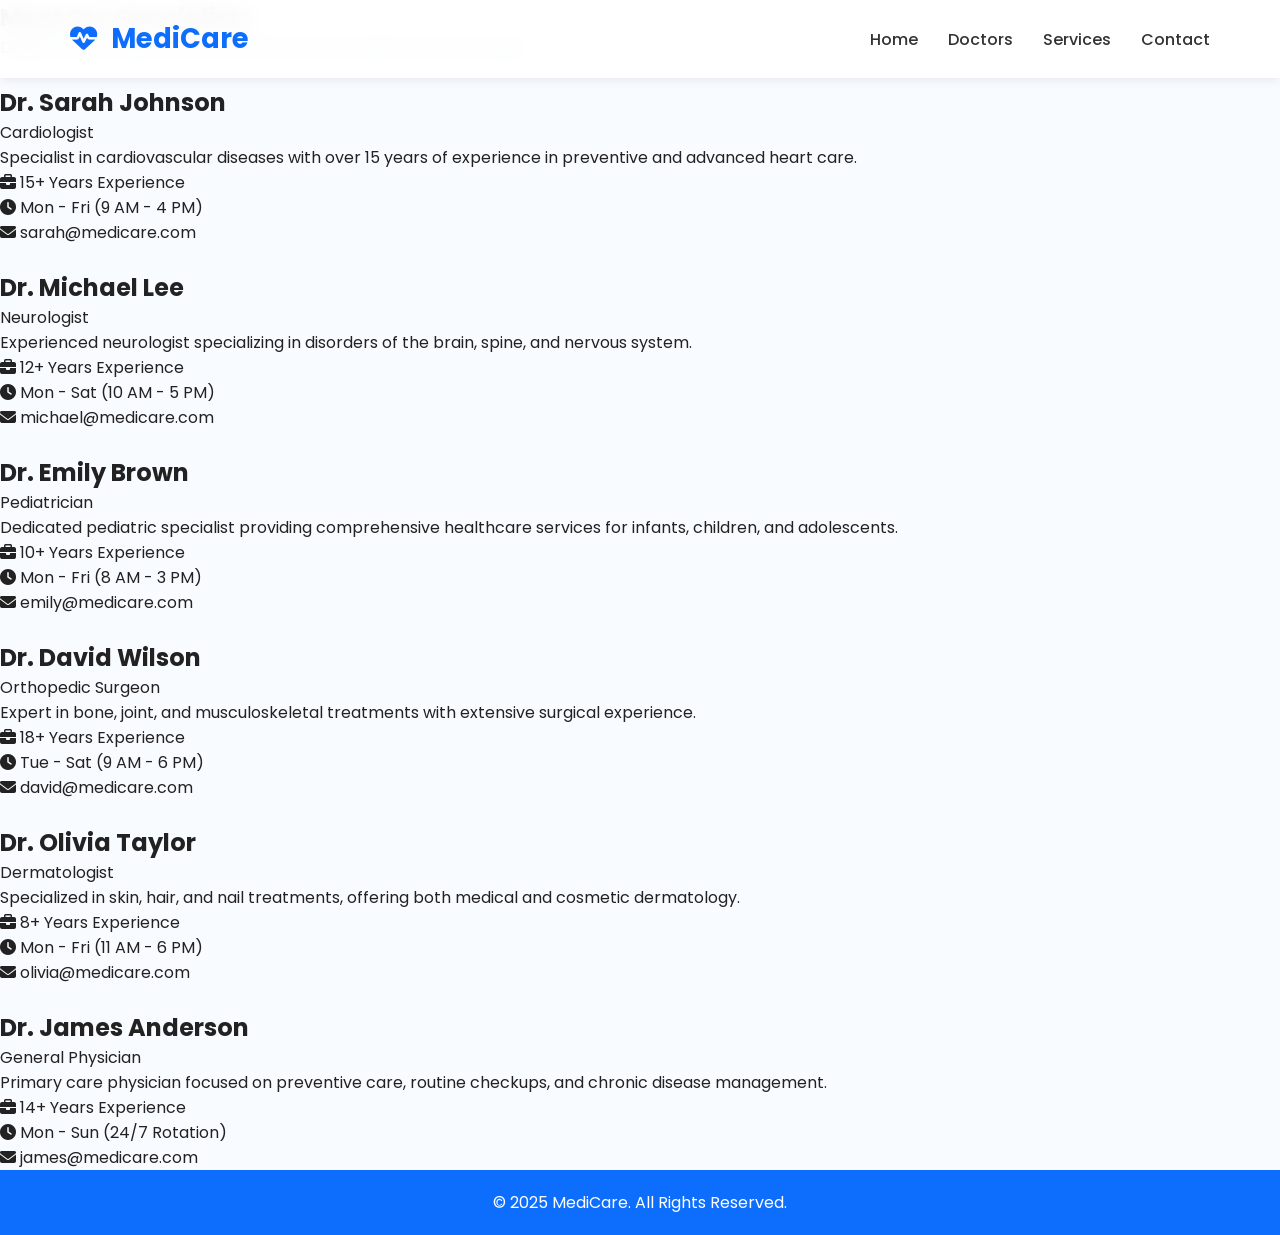
==== doctors.html @ 50212ac1 "feat: added doctors page" ====
<!DOCTYPE html>
<html lang="en">
<head>
    <meta charset="UTF-8">
    <meta name="viewport" content="width=device-width, initial-scale=1.0">
    <title>Our Doctors | MediCare</title>

    <link rel="stylesheet" href="css/style.css">

    <link href="https://cdnjs.cloudflare.com/ajax/libs/font-awesome/6.5.1/css/all.min.css" rel="stylesheet">
</head>
<body>

<header>
    <nav class="navbar">
        <div class="logo">
            <i class="fa-solid fa-heart-pulse"></i>
            MediCare
        </div>

        <ul class="nav-links">
            <li><a href="index.html">Home</a></li>
            <li><a href="doctors.html">Doctors</a></li>
            <li><a href="index.html#services">Services</a></li>
            <li><a href="index.html#contact">Contact</a></li>
        </ul>
    </nav>
</header>

<section class="page-header">
    <h1>Meet Our Specialists</h1>
    <p>Dedicated professionals committed to your health and well-being.</p>
</section>

<section class="doctor-list">

    <div class="doctor-profile">
        <img src="https://randomuser.me/api/portraits/women/44.jpg" alt="">
        <div class="doctor-info">
            <h2>Dr. Sarah Johnson</h2>
            <span>Cardiologist</span>

            <p>
                Specialist in cardiovascular diseases with over
                15 years of experience in preventive and advanced
                heart care.
            </p>

            <div class="details">
                <p><i class="fa-solid fa-briefcase"></i> 15+ Years Experience</p>
                <p><i class="fa-solid fa-clock"></i> Mon - Fri (9 AM - 4 PM)</p>
                <p><i class="fa-solid fa-envelope"></i> sarah@medicare.com</p>
            </div>
        </div>
    </div>

    <div class="doctor-profile">
        <img src="https://randomuser.me/api/portraits/men/32.jpg" alt="">
        <div class="doctor-info">
            <h2>Dr. Michael Lee</h2>
            <span>Neurologist</span>

            <p>
                Experienced neurologist specializing in disorders
                of the brain, spine, and nervous system.
            </p>

            <div class="details">
                <p><i class="fa-solid fa-briefcase"></i> 12+ Years Experience</p>
                <p><i class="fa-solid fa-clock"></i> Mon - Sat (10 AM - 5 PM)</p>
                <p><i class="fa-solid fa-envelope"></i> michael@medicare.com</p>
            </div>
        </div>
    </div>

    <div class="doctor-profile">
        <img src="https://randomuser.me/api/portraits/women/65.jpg" alt="">
        <div class="doctor-info">
            <h2>Dr. Emily Brown</h2>
            <span>Pediatrician</span>

            <p>
                Dedicated pediatric specialist providing
                comprehensive healthcare services for infants,
                children, and adolescents.
            </p>

            <div class="details">
                <p><i class="fa-solid fa-briefcase"></i> 10+ Years Experience</p>
                <p><i class="fa-solid fa-clock"></i> Mon - Fri (8 AM - 3 PM)</p>
                <p><i class="fa-solid fa-envelope"></i> emily@medicare.com</p>
            </div>
        </div>
    </div>

    <div class="doctor-profile">
        <img src="https://randomuser.me/api/portraits/men/55.jpg" alt="">
        <div class="doctor-info">
            <h2>Dr. David Wilson</h2>
            <span>Orthopedic Surgeon</span>

            <p>
                Expert in bone, joint, and musculoskeletal
                treatments with extensive surgical experience.
            </p>

            <div class="details">
                <p><i class="fa-solid fa-briefcase"></i> 18+ Years Experience</p>
                <p><i class="fa-solid fa-clock"></i> Tue - Sat (9 AM - 6 PM)</p>
                <p><i class="fa-solid fa-envelope"></i> david@medicare.com</p>
            </div>
        </div>
    </div>

    <div class="doctor-profile">
        <img src="https://randomuser.me/api/portraits/women/28.jpg" alt="">
        <div class="doctor-info">
            <h2>Dr. Olivia Taylor</h2>
            <span>Dermatologist</span>

            <p>
                Specialized in skin, hair, and nail treatments,
                offering both medical and cosmetic dermatology.
            </p>

            <div class="details">
                <p><i class="fa-solid fa-briefcase"></i> 8+ Years Experience</p>
                <p><i class="fa-solid fa-clock"></i> Mon - Fri (11 AM - 6 PM)</p>
                <p><i class="fa-solid fa-envelope"></i> olivia@medicare.com</p>
            </div>
        </div>
    </div>

    <div class="doctor-profile">
        <img src="https://randomuser.me/api/portraits/men/76.jpg" alt="">
        <div class="doctor-info">
            <h2>Dr. James Anderson</h2>
            <span>General Physician</span>

            <p>
                Primary care physician focused on preventive care,
                routine checkups, and chronic disease management.
            </p>

            <div class="details">
                <p><i class="fa-solid fa-briefcase"></i> 14+ Years Experience</p>
                <p><i class="fa-solid fa-clock"></i> Mon - Sun (24/7 Rotation)</p>
                <p><i class="fa-solid fa-envelope"></i> james@medicare.com</p>
            </div>
        </div>
    </div>

</section>

<footer>
    <p>© 2025 MediCare. All Rights Reserved.</p>
</footer>

</body>
</html>
---- css/style.css ----
@import url('https://fonts.googleapis.com/css2?family=Poppins:wght@300;400;500;600;700&display=swap');

*{
    margin:0;
    padding:0;
    box-sizing:border-box;
    font-family:'Poppins',sans-serif;
}

html{
    scroll-behavior:smooth;
}

body{
    background:#f8fbff;
    color:#222;
}

header{
    position:fixed;
    width:100%;
    top:0;
    z-index:1000;
    background:rgba(255,255,255,0.95);
    backdrop-filter:blur(10px);
    box-shadow:0 2px 10px rgba(0,0,0,0.08);
}

.navbar{
    max-width:1200px;
    margin:auto;
    padding:18px 30px;
    display:flex;
    justify-content:space-between;
    align-items:center;
}

.logo{
    font-size:1.7rem;
    font-weight:700;
    color:#0d6efd;
}

.logo i{
    margin-right:8px;
}

.nav-links{
    display:flex;
    gap:30px;
    list-style:none;
}

.nav-links a{
    text-decoration:none;
    color:#333;
    font-weight:500;
}

.nav-links a:hover{
    color:#0d6efd;
}

.menu-btn{
    display:none;
    font-size:1.5rem;
    cursor:pointer;
}

.hero{
    min-height:100vh;
    display:flex;
    align-items:center;
    justify-content:center;
    gap:60px;
    padding:120px 10%;
}

.hero-content{
    flex:1;
}

.hero-content h1{
    font-size:3.5rem;
    line-height:1.2;
    margin-bottom:20px;
}

.hero-content p{
    font-size:1.1rem;
    margin-bottom:30px;
    color:#666;
}

.btn{
    display:inline-block;
    background:#0d6efd;
    color:white;
    padding:14px 30px;
    border-radius:10px;
    text-decoration:none;
    border:none;
    cursor:pointer;
    transition:0.3s;
}

.btn:hover{
    background:#084298;
}

.hero-image{
    flex:1;
}

.hero-image img{
    width:100%;
    border-radius:25px;
    box-shadow:0 20px 40px rgba(0,0,0,0.15);
}

.section-title{
    text-align:center;
    margin-bottom:50px;
    font-size:2.5rem;
}

.services,
.doctors{
    padding:100px 10%;
}

.service-grid,
.doctor-grid{
    display:grid;
    grid-template-columns:repeat(auto-fit,minmax(250px,1fr));
    gap:25px;
}

.card,
.doctor-card{
    background:white;
    padding:30px;
    border-radius:20px;
    text-align:center;
    box-shadow:0 10px 30px rgba(0,0,0,0.08);
    transition:0.3s;
}

.card:hover,
.doctor-card:hover{
    transform:translateY(-10px);
}

.card i{
    font-size:3rem;
    color:#0d6efd;
    margin-bottom:15px;
}

.doctor-card img{
    width:120px;
    height:120px;
    border-radius:50%;
    object-fit:cover;
    margin-bottom:15px;
}

.contact{
    padding:100px 10%;
    background:#eef5ff;
}

.contact-container{
    max-width:700px;
    margin:auto;
}

.contact-container h2{
    text-align:center;
    margin-bottom:30px;
}

form{
    display:flex;
    flex-direction:column;
    gap:15px;
}

input,
textarea{
    padding:15px;
    border:none;
    border-radius:10px;
    outline:none;
}

footer{
    background:#0d6efd;
    color:white;
    text-align:center;
    padding:20px;
}

@media(max-width:768px){

    .menu-btn{
        display:block;
    }

    .nav-links{
        position:absolute;
        top:80px;
        left:-100%;
        flex-direction:column;
        width:100%;
        background:white;
        padding:30px;
        transition:0.4s;
    }

    .nav-links.active{
        left:0;
    }

    .hero{
        flex-direction:column;
        text-align:center;
    }

    .hero-content h1{
        font-size:2.4rem;
    }
}
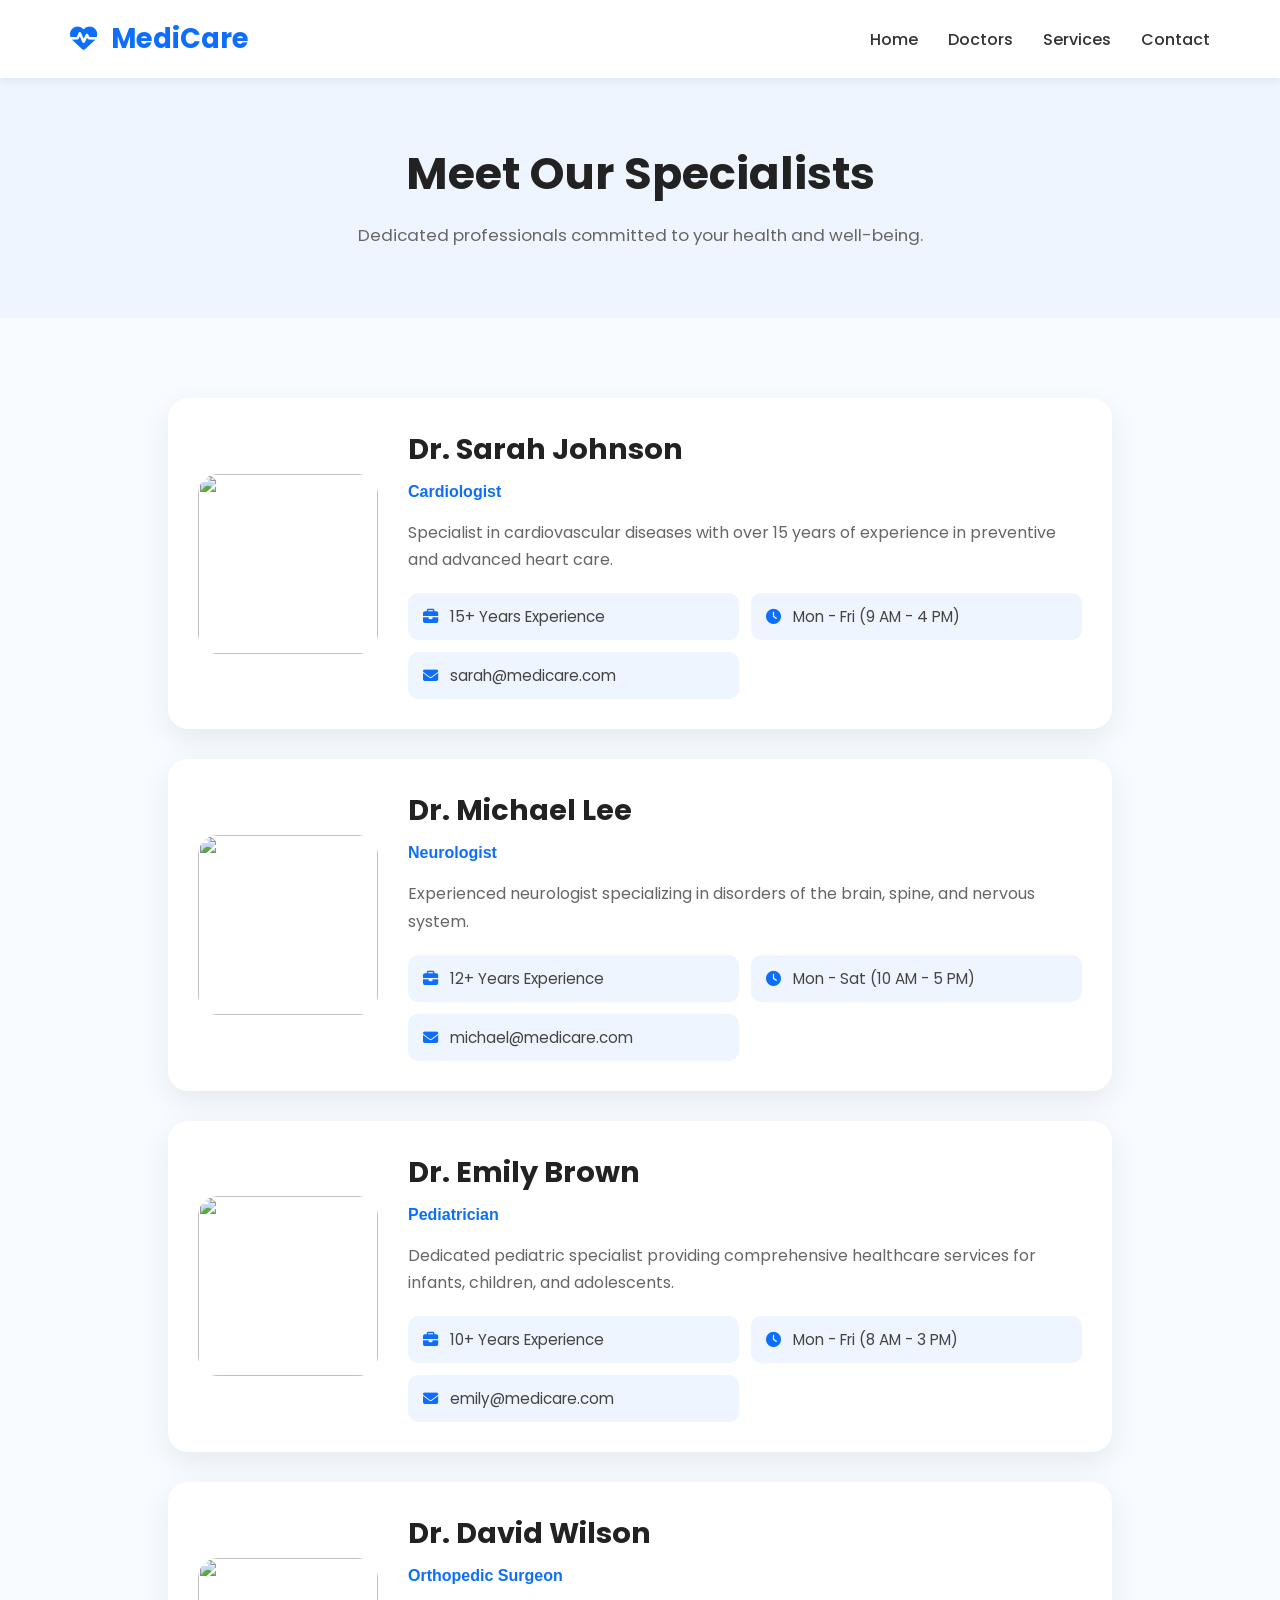
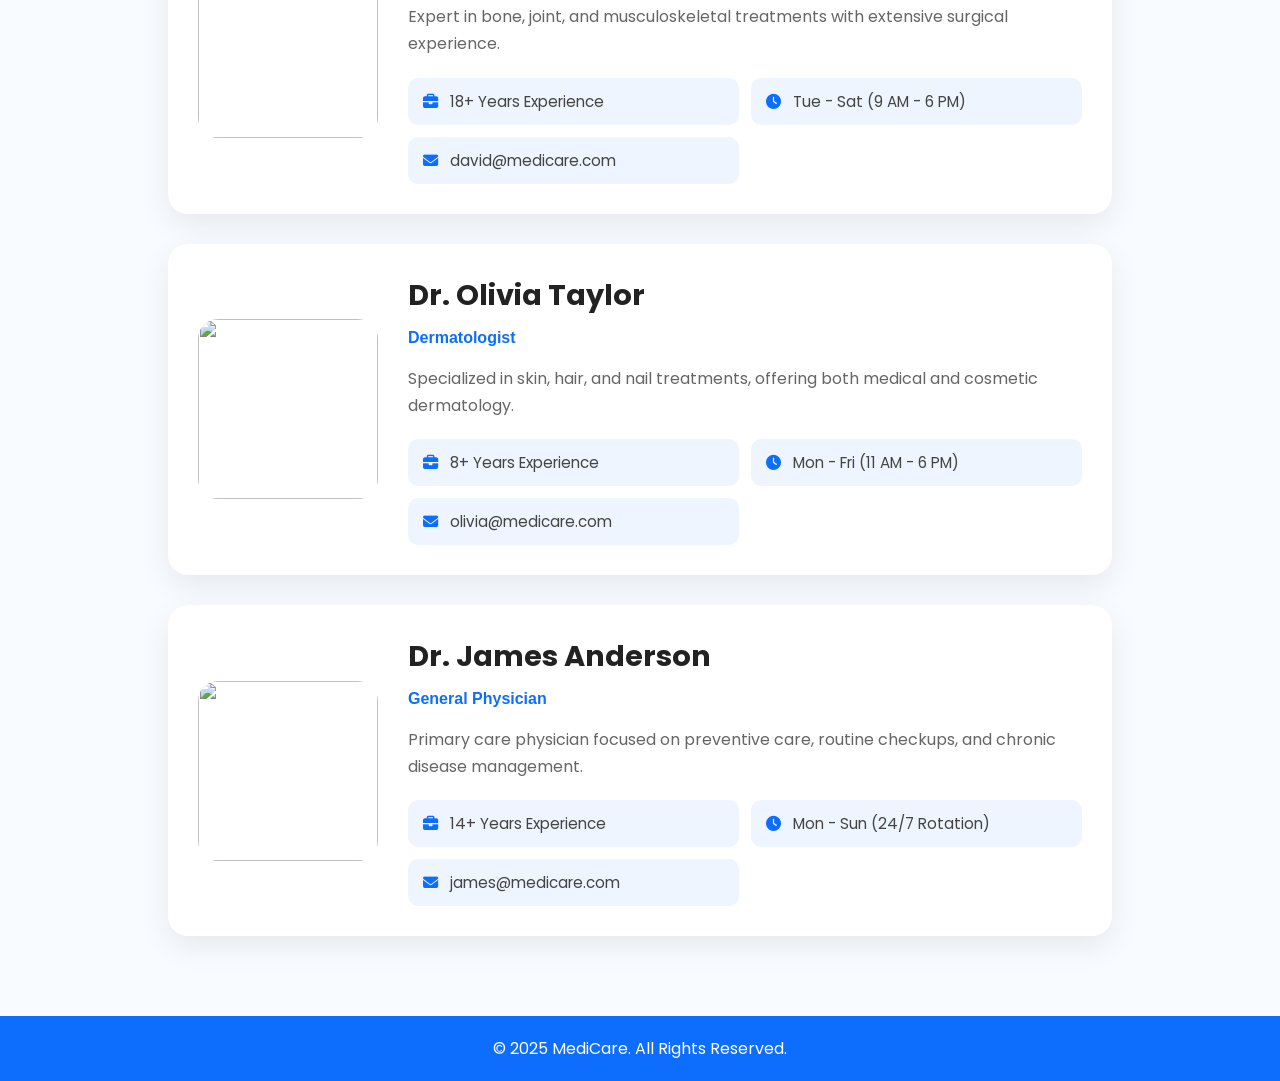
==== commit 44836366: "fix: navigation of pages" ====
--- a/doctors.html
+++ b/doctors.html
@@ -20,8 +20,8 @@
 
         <ul class="nav-links">
             <li><a href="index.html">Home</a></li>
-            <li><a href="doctors.html">Doctors</a></li>
-            <li><a href="index.html#services">Services</a></li>
+            <li><a href="./doctors.html">Doctors</a></li>
+            <li><a href="./services.html">Services</a></li>
             <li><a href="index.html#contact">Contact</a></li>
         </ul>
     </nav>
--- a/css/style.css
+++ b/css/style.css
@@ -230,4 +230,129 @@
     .hero-content h1{
         font-size:2.4rem;
     }
+}
+
+/* ===========================
+   Doctors Page
+=========================== */
+
+.page-header{
+    padding:140px 10% 70px;
+    text-align:center;
+    background:#eef5ff;
+}
+
+.page-header h1{
+    font-size:2.8rem;
+    color:#222;
+    margin-bottom:15px;
+}
+
+.page-header p{
+    max-width:650px;
+    margin:auto;
+    color:#666;
+    font-size:1.05rem;
+}
+
+.doctor-list{
+    max-width:1200px;
+    margin:auto;
+    padding:80px 10%;
+    display:grid;
+    gap:30px;
+}
+
+.doctor-profile{
+    display:flex;
+    align-items:center;
+    gap:30px;
+    background:#fff;
+    padding:30px;
+    border-radius:20px;
+    box-shadow:0 10px 30px rgba(0,0,0,0.08);
+    transition:.3s;
+}
+
+.doctor-profile:hover{
+    transform:translateY(-8px);
+}
+
+.doctor-profile img{
+    width:180px;
+    height:180px;
+    border-radius:20px;
+    object-fit:cover;
+    flex-shrink:0;
+}
+
+.doctor-info{
+    flex:1;
+}
+
+.doctor-info h2{
+    font-size:1.8rem;
+    margin-bottom:8px;
+}
+
+.doctor-info span{
+    display:inline-block;
+    color:#0d6efd;
+    font-weight:600;
+    margin-bottom:18px;
+}
+
+.doctor-info > p{
+    color:#666;
+    line-height:1.7;
+    margin-bottom:20px;
+}
+
+.details{
+    display:grid;
+    grid-template-columns:repeat(auto-fit,minmax(220px,1fr));
+    gap:12px;
+}
+
+.details p{
+    background:#eef5ff;
+    padding:12px 15px;
+    border-radius:10px;
+    color:#444;
+    font-size:.95rem;
+}
+
+.details i{
+    color:#0d6efd;
+    margin-right:8px;
+}
+
+/* ===========================
+   Responsive
+=========================== */
+
+@media(max-width:768px){
+
+    .page-header{
+        padding:120px 8% 60px;
+    }
+
+    .page-header h1{
+        font-size:2.2rem;
+    }
+
+    .doctor-profile{
+        flex-direction:column;
+        text-align:center;
+    }
+
+    .doctor-profile img{
+        width:150px;
+        height:150px;
+        border-radius:50%;
+    }
+
+    .details{
+        grid-template-columns:1fr;
+    }
 }
